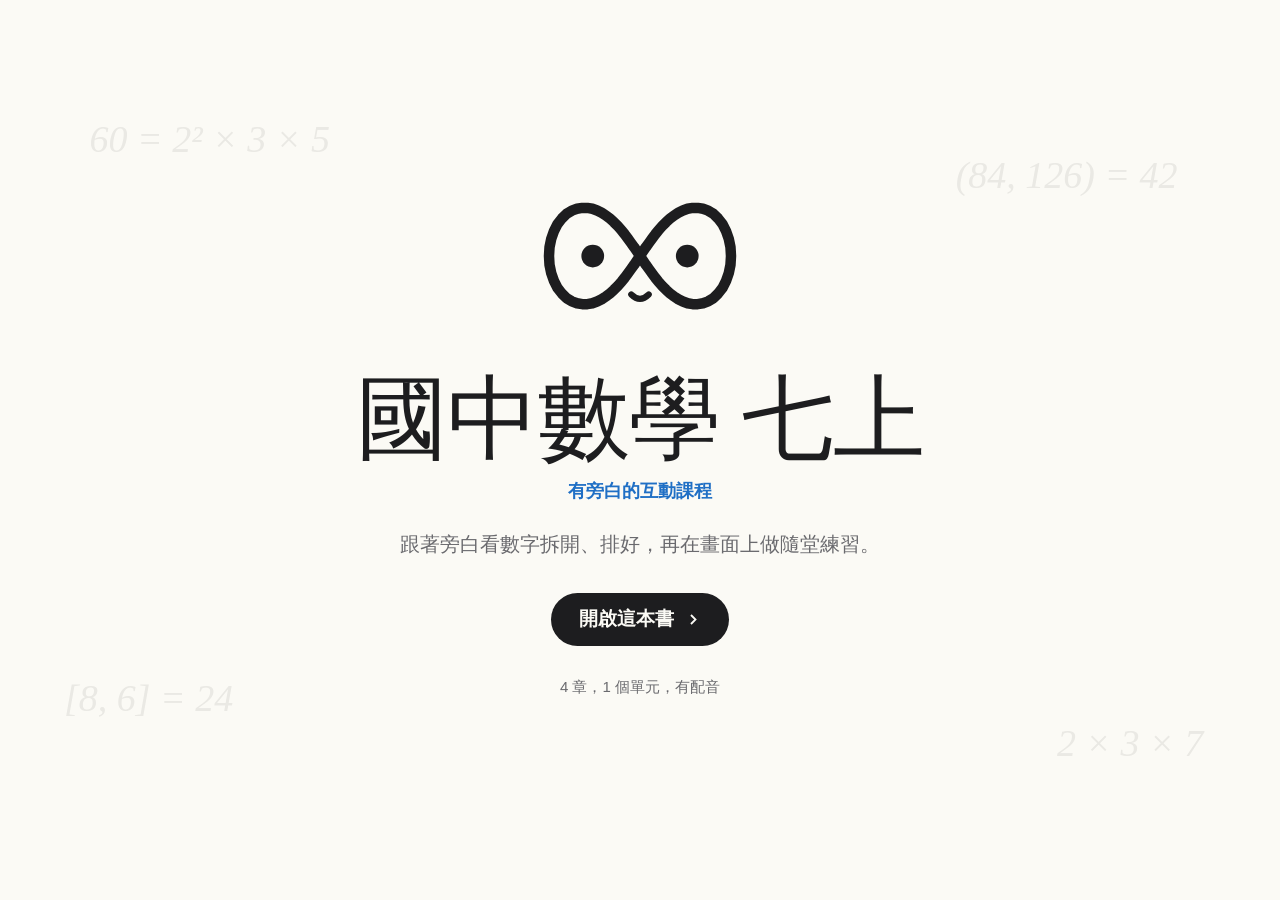
==== index.html @ 7e724389 "國中數學七上有旁白互動課程：2-1 至 2-4 Co-Authored-By: Claude Opus 5.5 <noreply@anthropic.com> Claude-Session: http" ====
<!doctype html>
<html lang="zh-TW">
<head>
<meta charset="utf-8">
<meta name="viewport" content="width=device-width, initial-scale=1">
<title>國中數學七上 · 有旁白的互動課程</title>
<meta name="description" content="七年級上學期數學：有旁白、動畫與隨堂練習的互動課程。">
<link rel="icon" href="data:image/svg+xml,%3Csvg xmlns='http://www.w3.org/2000/svg' viewBox='0 0 64 64'%3E%3Crect width='64' height='64' rx='14' fill='%231d2b27'/%3E%3Ctext x='32' y='45' text-anchor='middle' font-size='48' fill='%23f0b45a'%3E∞%3C/text%3E%3C/svg%3E">
<link rel="stylesheet" href="lib/units.css">
<link rel="stylesheet" href="lib/contents.css">
<script src="lib/units.js"></script>
<script src="lib/contents.js"></script>
<script src="unit-art.js"></script>
<!-- <script src="refs.js"></script>  a book that cites works: its reference list, built by the skill's scripts/refs.py -->
<link rel="expect" href="#ch01" blocking="render">
<style>
:root { --page: #e9e5d8; --board: #fbfaf5; --panel: #fffdf8; --edge: #d8d2c0;
  --chalk: #1d1d1f; --dim: #6a6a6e; --faint: #a39b8a; --task: #c0397a; --quiz: #1f6fc5; --good: #3f8a1d;
  --top-bg: rgba(251, 250, 245, .9); --top-line: #ddd5c3; --lift: rgba(60, 50, 30, .18); color-scheme: light; }
body::before { background: none; }
</style>
</head>
<body>
<section id="cover">
  <div class="chalk" aria-hidden="true"><!-- a few faint formulas or phrases from the book, drawn in chalk -->
    <span style="left:7%;top:13%;--d:1.6">60 = 2² × 3 × 5</span>
    <span style="right:8%;top:17%;--d:1.9">(84, 126) = 42</span>
    <span style="left:5%;bottom:20%;--d:2.2">[8, 6] = 24</span>
    <span style="right:6%;bottom:15%;--d:2.5">2 × 3 × 7</span>
  </div>
  <svg class="mascot draw" id="guide" width="210" height="147" aria-hidden="true"></svg>
  <h1>國中數學 七上</h1>
  <p class="kicker">有旁白的互動課程</p>
  <p class="lede">跟著旁白看數字拆開、排好，再在畫面上做隨堂練習。</p>
  <div class="acts">
    <a class="btn go" href="#contents" data-t="open">Open the book<svg viewBox="0 0 16 16" aria-hidden="true"><path d="M6 2.5 11.5 8 6 13.5 4.6 12.1 8.7 8 4.6 3.9z"/></svg></a>
    <a class="btn quiet" id="resume" hidden></a>
  </div>
  <p class="meta" id="meta"></p>
</section>

<main id="contents">
  <header class="top">
    <a class="home" href="#book" aria-label="Back to the cover" data-t-label="toCover"><svg class="mascot" id="guideSmall" width="52" height="36" aria-hidden="true"></svg><strong>國中數學 七上</strong></a>
    <span class="prog" id="prog"></span>
  </header>
  <div id="units"></div>
  <p class="refs-more" id="refsMore" hidden><a href="#references"><b data-t="references">References</b><span id="refsCount"></span><i data-t="viewAll">View all →</i></a></p>
</main>

<main id="refpage" aria-labelledby="refsTitle">
  <header class="top">
    <a class="back" href="#contents" data-t="backToContents">← Contents</a>
    <span class="rp-book" id="rpBook"></span>
  </header>
  <section class="refs" id="references">
    <h1 id="refsTitle" tabindex="-1" data-t="references">References</h1>
    <p class="lead" data-t="refsLead">Every work cited in the lessons.</p>
    <ol id="refList"></ol>
  </section>
</main>

<script>
// Units and chapters are numbered in order from start (a book whose scope starts mid-way, e.g. at unit 3, chapter 9,
// keeps the original numbers). Add a chapter here when its lesson is ready.
Contents.book({
  start: { unit: 2, chapter: 5 },   // folders ch05–ch08 = 2-1…2-4; the cards show the textbook's section numbers
  units: [   // [unit title, [[chapter title, minutes], ...]]
    ['因數分解與分數運算', [['質因數分解', 5, { chapter: '2-1' }], ['最大公因數與最小公倍數', 7, { chapter: '2-2' }], ['分數的四則運算', 8, { chapter: '2-3' }], ['指數律', 7, { chapter: '2-4' }]]],
  ],
  hues: ['#c0397a', '#1f6fc5', '#2f8a4a'],   // one colour per unit, cycling
});
</script>
</body>
</html>
---- lib/units.css ----
/* The unit headers of a book's contents page, the same in every book: a strip of chalkboard per unit, with the unit's
   label and title and a sketch of its ideas (UNIT_ART, from the book's own unit-art.js) drawn in the unit colour --c.
   Markup and the scroll observer are in units.js. Uses the contents page's --book, --ui, --chalk and --ease. */
.unit { position: relative; max-width: 1212px; margin: 0 auto; padding: 28px 16px 0; }
.unit h2 { position: relative; display: flex; flex-wrap: wrap; align-items: baseline; gap: 4px 14px; min-height: 168px; margin: 0 0 16px; padding-top: 130px; font: 500 28px/1.2 var(--book); }
.unit .grid { position: relative; }
.unit::before { content: ""; position: absolute; inset: 0 16px auto; height: 208px; border-radius: 22px; pointer-events: none;
  background: radial-gradient(ellipse 46% 90% at 74% 55%, color-mix(in srgb, var(--c) 11%, transparent), transparent 70%); }
.unit-art { position: absolute; top: 20px; inset-inline-end: 28px; width: min(580px, 56%); height: auto; overflow: visible; pointer-events: none;
  color: var(--c); fill: none; stroke: currentColor; stroke-width: 2.6; stroke-linecap: round; stroke-linejoin: round; opacity: .78; }
.unit-art text { fill: currentColor; stroke: none; font-family: var(--book); font-style: italic; }
.unit-art .a { color: var(--chalk); opacity: .55; }
.unit-art .faint { opacity: .22; }
.unit-art .d { stroke-dasharray: 1 1; stroke-dashoffset: 1; }
.unit-art .t { opacity: 0; }
.seen .unit-art .d { animation: art-draw 1.1s cubic-bezier(.5, 0, .3, 1) forwards; animation-delay: calc(var(--k) * 55ms + 120ms); }
.seen .unit-art .t { animation: art-fade .6s ease-out forwards; animation-delay: calc(var(--k) * 55ms + 300ms); }
.seen .unit-art .a.t { animation-name: art-fade-a; }
@keyframes art-draw { to { stroke-dashoffset: 0; } }
@keyframes art-fade { to { opacity: 1; } }
@keyframes art-fade-a { to { opacity: .55; } }
/* After the drawing, each sketch keeps one small motion that belongs to its topic. */
.unit-art g { transform-box: fill-box; }
.seen .unit-art .swap-a { animation: swap-a 6s var(--ease) 2.4s infinite; }
.seen .unit-art .swap-b { animation: swap-b 6s var(--ease) 2.4s infinite; }
@keyframes swap-a { 0%, 30%, 100% { transform: none; } 45%, 80% { transform: translate(80px, 0); } 37% { transform: translate(40px, -30px); } 88% { transform: translate(40px, 30px); } }
@keyframes swap-b { 0%, 30%, 100% { transform: none; } 45%, 80% { transform: translate(-80px, 0); } 37% { transform: translate(-40px, 30px); } 88% { transform: translate(-40px, -30px); } }
.seen .unit-art .step { animation: art-fade .6s ease-out forwards, step 4s ease-in-out infinite; animation-delay: calc(var(--k) * 55ms + 300ms), calc(var(--k) * 300ms + 2s); }
@keyframes step { 0%, 20%, 100% { fill-opacity: 1; } 10% { fill-opacity: .3; } }
.unit-art .hop, .unit-art .ride { offset-rotate: 0deg; }
.seen .unit-art .hop { animation: art-fade .4s ease-out 2s forwards, along 3.4s linear 2s infinite; }
.unit-art .orbit { offset-rotate: 0deg; }
.seen .unit-art .orbit { animation: art-fade .4s ease-out 2s forwards, along 9s linear 2s infinite; }
.seen .unit-art .ride { animation: art-fade .4s ease-out 2s forwards, along 4s ease-in-out 2s infinite alternate; }
@keyframes along { from { offset-distance: 0%; } to { offset-distance: 100%; } }
.unit-art .pie { stroke: currentColor; stroke-linecap: butt; stroke-dasharray: 0 100; }
.seen .unit-art .pie { animation: art-fade .4s ease-out 1.6s forwards, pie 5s var(--ease) 1.6s infinite; }
@keyframes pie { 0% { stroke-dasharray: 0 100; } 35%, 85% { stroke-dasharray: 25 100; } 100% { stroke-dasharray: 0 100; } }
.seen .unit-art .tilt { transform-box: view-box; transform-origin: 300px 72px; animation: tilt 4.8s ease-in-out 2s infinite; }
@keyframes tilt { 0%, 100% { transform: rotate(0); } 30% { transform: rotate(-4deg); } 60% { transform: rotate(2deg); } }
.seen .unit-art .spin { transform-box: view-box; transform-origin: 320px 95px; animation: spin 5s cubic-bezier(.2, .7, .2, 1) 2s infinite; }
@keyframes spin { from { transform: rotate(0); } 70%, to { transform: rotate(1530deg); } }
.seen .unit-art .feed-in { animation: feed-in 4s ease-in-out 2s infinite; }
.seen .unit-art .feed-out { opacity: 0; animation: feed-out 4s ease-in-out 2s infinite; }
@keyframes feed-in { 0% { transform: none; opacity: 1; } 40% { transform: translate(100px, 0); opacity: 0; } 41%, 100% { transform: none; opacity: 0; } 95% { opacity: 1; } }
@keyframes feed-out { 0%, 45% { transform: translate(-40px, 0); opacity: 0; } 70%, 90% { transform: none; opacity: 1; } 100% { opacity: 0; } }
.unit-art .cell { opacity: .25; }
.seen .unit-art .cell { animation: cell 5s ease-in-out infinite; animation-delay: calc(var(--j) * .5s + 2s); }
@keyframes cell { 0%, 100% { opacity: .25; } 15%, 60% { opacity: 1; } }
.unit-art .cut, .unit-art .shade { opacity: 0; }
.seen .unit-art .cut { animation: cut 4s ease-in-out 2s infinite; }
@keyframes cut { 0%, 100% { opacity: 0; } 30%, 70% { opacity: .5; } }
.seen .unit-art .shade { animation: shade 1s ease-out 1.6s forwards; }
@keyframes shade { to { opacity: .14; } }
.seen .unit-art .diag { animation: art-draw 1.1s cubic-bezier(.5, 0, .3, 1) forwards, redraw 4s ease-in-out 2.5s infinite; }
@keyframes redraw { 0%, 15% { stroke-dashoffset: 1; } 50%, 100% { stroke-dashoffset: 0; } }
.seen .unit-art .root { animation: art-fade .4s ease-out 1.8s forwards, root 2.4s ease-in-out 2.2s infinite; }
@keyframes root { 0%, 100% { r: 7px; } 50% { r: 11px; } }
.seen .unit-art .breathe { transform-box: view-box; transform-origin: 380px 140px; animation: breathe 4s ease-in-out 2s infinite alternate; }
@keyframes breathe { from { transform: scaleY(1); } to { transform: scaleY(.35); } }
/* The label and the title share a line when they fit; a long title wraps below the label instead of running off. */
.unit h2 .title { min-width: 0; text-wrap: balance; }
.unit h2 .label { font: 600 16px var(--ui); color: var(--c); white-space: nowrap; }
/* Keep the sketches cheap: each is its own layer, so its loop repaints only itself, and loops pause while their unit is
   off screen or under the sticky bar (units.js toggles .live), so the bar's blur is not redrawn every frame. */
.unit-art { will-change: transform; contain: layout style; }
.unit:not(.live) .unit-art, .unit:not(.live) .unit-art * { animation-play-state: paused; }
@media (max-width: 560px) {
  .unit-art { width: calc(100% - 32px); inset-inline-end: 16px; opacity: .32; }
  .unit h2 { min-height: 0; padding-top: 104px; font-size: 24px; }
}
@media (prefers-reduced-motion: reduce) {
  .unit-art * { animation: none !important; }
  .unit-art .d { stroke-dashoffset: 0; }
  .unit-art .t, .unit-art .cell { opacity: 1; }
  .unit-art .a.t { opacity: .55; }
  .unit-art .shade { opacity: .14; }
  .unit-art .pie { stroke-dasharray: 25 100; }
}
---- lib/contents.css ----
/* The book's cover and contents (index.html): the chalkboard look, the cover, the guide, the chapter grid and the
   page-to-page motion. A book's own <style> after this file sets its theme: the colour and font tokens below, and the
   few rules a theme redraws (e.g. body::before for the paper). */
:root {
  --page: #0f1613; --board: #1d2b27; --panel: #22322d; --edge: #3a5047;
  --chalk: #ece8dc; --dim: #9aaba3; --faint: #5d7068; --task: #f0b45a; --quiz: #86c9e8; --good: #8fd6b0;
  --ui: "Avenir Next", "Segoe UI", "Helvetica Neue", Arial, sans-serif;
  --book: "Iowan Old Style", Palatino, Georgia, serif;
  --ease: cubic-bezier(.2, .8, .2, 1);
  --top-bg: rgba(22, 33, 29, .86); --top-line: #2a3b35;   /* the sticky contents header */
  --lift: rgba(0, 0, 0, .3);                                /* a card's shadow on hover */
  color-scheme: dark;
}
* { box-sizing: border-box; }
html { scroll-padding-top: 90px; }
html, body { overflow-x: clip; }
body { margin: 0; min-height: 100svh; background: var(--board); color: var(--chalk); font: 18px/1.5 var(--ui); }
/* Chalkboard: the same grain and vignette as the lesson stage. */
body::before { content: ""; position: fixed; inset: 0; z-index: -1; pointer-events: none;
  background: radial-gradient(ellipse at 50% 42%, transparent 55%, rgba(0, 0, 0, .38)),
    url("data:image/svg+xml,%3Csvg xmlns='http://www.w3.org/2000/svg' width='240' height='240'%3E%3Cfilter id='g'%3E%3CfeTurbulence type='fractalNoise' baseFrequency='.85' numOctaves='2' seed='7'/%3E%3CfeColorMatrix values='0 0 0 0 .92 0 0 0 0 .95 0 0 0 0 .9 0 0 0 .07 0'/%3E%3C/filter%3E%3Crect width='240' height='240' filter='url(%23g)'/%3E%3C/svg%3E"); }
a { color: inherit; }
a:focus-visible { outline: 3px solid var(--task); outline-offset: 3px; }
.kicker { margin: -6px 0 24px; font-size: 18px; font-weight: 600; color: var(--quiz); }   /* under the title, a subtitle */

/* ---------- cover ---------- */
#cover { position: relative; min-height: 100svh; display: flex; flex-direction: column; align-items: center; justify-content: center;
  padding: 48px 16px 64px; text-align: center; overflow: hidden; }
.open #cover, body:not(.open) #contents { display: none; }
/* #references is its own view: the full list, reached from one link at the end of the contents. */
body:not(.refsview) #refpage, .refsview #cover, .refsview #contents { display: none; }
#cover > * { animation: rise .8s var(--ease) backwards; }
#cover .mascot { animation: none; margin-bottom: 26px; view-transition-name: guide; }
#cover h1 { animation-delay: 1s; }
#cover .kicker { animation-delay: 1.06s; }
#cover .lede { animation-delay: 1.12s; }
#cover .acts { animation-delay: 1.24s; }
#cover .meta { animation-delay: 1.36s; }
h1 { margin: 14px 0 18px; font: 500 clamp(44px, 8.4vw, 92px)/1.02 var(--book); letter-spacing: -.01em; view-transition-name: book; }
h1 i, .home strong i { font-style: normal; }   /* the whole title one face and one colour; <i> left in older covers */
.lede { max-width: 34em; margin: 0 0 34px; color: var(--dim); font-size: clamp(17px, 2.2vw, 20px); text-wrap: balance; }
.acts { display: flex; flex-wrap: wrap; gap: 12px; justify-content: center; }
.btn { display: inline-flex; align-items: center; gap: 12px; padding: 12px 28px; border-radius: 999px; font-weight: 600; font-size: 19px; text-decoration: none;
  transition: transform .25s var(--ease), background-color .25s, border-color .25s; }
.btn[hidden] { display: none; }
.btn:hover { transform: translateY(-2px); }
.btn.go { background: var(--chalk); color: var(--board); }
.btn.quiet { border: 1.5px solid var(--edge); color: var(--chalk); }
.btn.quiet:hover { border-color: var(--dim); }
.btn svg { width: 15px; height: 15px; fill: currentColor; }
.meta { margin: 30px 0 0; color: var(--dim); font-size: 15px; }   /* --faint read below 3:1 */
/* Faint chalk notes around the edges of the board. */
.chalk { position: absolute; inset: 0; z-index: -1; pointer-events: none; animation: none !important; }
.chalk span { position: absolute; font: italic 400 clamp(22px, 3vw, 38px) var(--book); color: var(--chalk); opacity: 0; white-space: nowrap;
  animation: chalk 1.6s ease-out forwards, drift 14s ease-in-out infinite alternate; animation-delay: calc(var(--d) * 1s), calc(var(--d) * 1s); }
@keyframes chalk { to { opacity: .075; } }
@keyframes drift { to { translate: 0 -10px; } }
@keyframes rise { from { opacity: 0; transform: translateY(16px); } }

/* ---------- the guide: an infinity sign whose loops are its eyes ---------- */
.mascot { display: block; overflow: visible; }
.mascot .mbody { transform-box: view-box; transform-origin: 60px 46px; animation: bob 3.4s ease-in-out infinite; }
.mascot .pupil { transform-box: fill-box; transform-origin: center; animation: blink 5s infinite; }
.mascot .joy { display: none; }
#cover:has(.go:hover, .go:focus-visible) .pupil { display: none; }
#cover:has(.go:hover, .go:focus-visible) .joy { display: inline; }
.draw .loop { stroke-dasharray: 1 1; animation: draw 1.3s cubic-bezier(.6, 0, .3, 1) .15s backwards; }
.draw .face { animation: pop .45s var(--ease) 1.25s backwards; }
@keyframes draw { from { stroke-dashoffset: 1; } }
@keyframes pop { from { opacity: 0; transform: scale(.6); } }
.draw .face { transform-box: view-box; transform-origin: 60px 44px; }
@keyframes bob { 50% { transform: translateY(-3px) rotate(-2deg); } }
@keyframes blink { 0%, 93%, 100% { transform: scaleY(1); } 96% { transform: scaleY(.1); } }

/* ---------- contents ---------- */
.top { position: sticky; top: 0; z-index: 2; display: flex; align-items: center; gap: 14px; padding: 12px max(16px, calc(50% - 590px));
  background: var(--top-bg); backdrop-filter: blur(10px); -webkit-backdrop-filter: blur(10px); border-bottom: 1px solid var(--top-line); }
.home { display: flex; align-items: center; gap: 12px; text-decoration: none; border-radius: 10px; }
.home .mascot { view-transition-name: guide; }
.home strong { font: 500 22px/1.1 var(--book); view-transition-name: book; }
.prog { margin-inline-start: auto; color: var(--dim); font-size: 15px; white-space: nowrap; }
.prog b { color: var(--good); font-weight: 600; }
main#contents { padding-bottom: 80px; }
.grid { display: grid; grid-template-columns: repeat(auto-fill, minmax(min(100%, 290px), 1fr)); gap: 12px; }
.ch { display: grid; grid-template-columns: auto minmax(0, 1fr); grid-template-rows: 1fr auto; column-gap: 16px; row-gap: 8px; min-height: 112px;
  padding: 16px 18px 14px 16px; border-radius: 16px; background: var(--panel); border: 1.5px solid var(--edge); border-inline-start: 6px solid var(--c);
  text-decoration: none; transition: transform .3s var(--ease), border-color .3s, box-shadow .3s; }
.ch:hover { transform: translateY(-3px); border-color: var(--c); box-shadow: 0 14px 34px var(--lift); }
.ch b { grid-row: span 2; min-width: 1.15em; font: 500 42px/1 var(--book); color: var(--c); font-variant-numeric: lining-nums tabular-nums; }
.ch span { font-size: 18px; line-height: 1.3; }
.ch small { color: var(--dim); font-size: 14px; }
.ch.done small::before { content: var(--done, "✓ Finished · "); color: var(--good); font-weight: 600; }
.ch.last small::after { content: var(--last, " · Last opened"); color: var(--quiz); }
.ch.here:focus-visible { outline-color: var(--c); }
.ch.here { animation: here 1.8s ease-out .3s; }
@keyframes here { 0% { box-shadow: 0 0 0 0 var(--c); } 25% { box-shadow: 0 0 0 5px var(--c); } 100% { box-shadow: 0 0 0 14px transparent; } }
/* ---------- references: every source the book cites, linked to its DOI or catalogue record ---------- */
.refs-more { max-width: 1212px; margin: 44px auto 0; padding: 0 16px; }
.refs-more[hidden] { display: none; }
.refs-more a { display: flex; flex-wrap: wrap; align-items: baseline; gap: 4px 14px; padding: 16px 20px; border-radius: 16px; background: var(--panel);
  border: 1.5px solid var(--edge); text-decoration: none; transition: border-color .3s; }
.refs-more a:hover { border-color: var(--dim); }
.refs-more b { font: 500 22px/1.2 var(--book); }
.refs-more span { color: var(--dim); font-size: 15px; }
.refs-more i { margin-inline-start: auto; font-style: normal; color: var(--quiz); font-weight: 600; font-size: 15px; }
#refpage { padding-bottom: 80px; }
.top .back { display: inline-flex; align-items: center; gap: 8px; padding: 6px 4px; font-weight: 600; text-decoration: none; color: var(--quiz); border-radius: 8px; }
.top .rp-book { margin-inline-start: auto; font: 500 18px/1.2 var(--book); color: var(--dim); }
.top .rp-book i { color: var(--task); }
.refs { max-width: 1212px; margin: 32px auto 0; padding: 0 16px; }
.refs h1 { margin: 0 0 8px; font: 500 clamp(32px, 5vw, 44px)/1.1 var(--book); view-transition-name: none; }
.refs .lead { margin: 0 0 26px; max-width: 46em; color: var(--dim); }
.refs ol { margin: 0; padding: 0; list-style: none; color: var(--dim); font-size: 16px; line-height: 1.5; }
.refs li { margin: 0 0 10px; padding-inline-start: 2em; text-indent: -2em; }
.refs a { color: var(--chalk); text-underline-offset: 3px; overflow-wrap: anywhere; }
.refs a:hover { color: var(--quiz); }
.stagger .top { animation: rise .6s var(--ease) backwards; }
.stagger .unit h2, .stagger .ch { animation: rise .6s var(--ease) backwards; animation-delay: calc(min(var(--i), 14) * 32ms + 80ms); }

/* ---------- page-to-page motion ---------- */
@view-transition { navigation: auto; }
/* Firefox flickers through view transitions (the header blinks for several frames): it switches without one, and the
   contents still rise in. -moz-orient exists only in Firefox. */
@supports (-moz-orient: inline) { @view-transition { navigation: none; } }
::view-transition-group(*) { animation-duration: .5s; animation-timing-function: var(--ease); }
::view-transition-old(lesson), ::view-transition-new(lesson) { height: 100%; object-fit: cover; }
::view-transition-old(lesson) { animation-duration: .18s; }
@media (max-width: 560px) {
  .home strong { font-size: 18px; }
  #contents .top { flex-wrap: wrap; gap: 8px 12px; }
  .ch { min-height: 0; }
  .chalk span:not(:nth-child(3), :nth-child(4), :nth-child(7)) { display: none; }
}
@media (prefers-reduced-motion: reduce) {
  *, *::before, ::view-transition-group(*), ::view-transition-old(*), ::view-transition-new(*) { animation: none !important; transition: none !important; }
  .chalk span { opacity: .075; }
}
/* Arabic (contents.js sets <html dir="rtl">): the layout follows through logical properties (border-inline-start, …).
   Letters join, so no letter spacing; the faces are each system's own, no font file is loaded. A book's own :root
   theme, after this file, still sets its faces (this rule has the same specificity as :root). */
:root:where(:lang(ar)) {
  --ui: "Segoe UI", "SF Arabic", "Geeza Pro", "Noto Sans Arabic", Tahoma, sans-serif;
  --book: "Noto Naskh Arabic", "Traditional Arabic", "Times New Roman", serif;
}
:root:lang(ar) :is(.kicker, .meta, h1, .unit h2 .label) { letter-spacing: 0; }
[dir="rtl"] .btn.go svg { transform: scaleX(-1); }   /* "open" points the way the page reads */
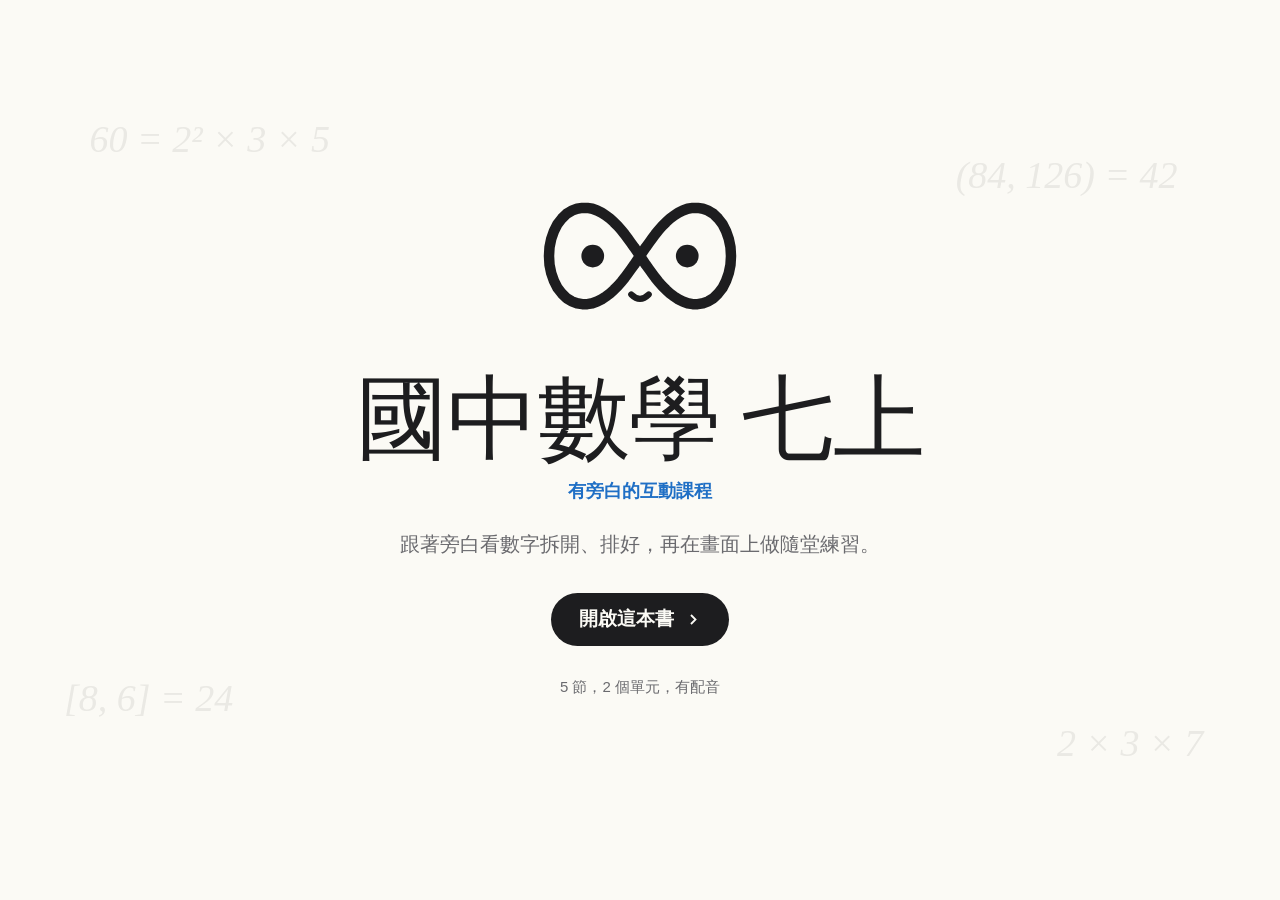
==== commit 6163479f: "新增 3-1 代數式的化簡（ch09）；目錄加第 3 單元，2-4 接下一節 Co-Authored-By: Claude Opus 5.5 <noreply@anthropic.com>" ====
--- a/index.html
+++ b/index.html
@@ -64,9 +64,10 @@
 // Units and chapters are numbered in order from start (a book whose scope starts mid-way, e.g. at unit 3, chapter 9,
 // keeps the original numbers). Add a chapter here when its lesson is ready.
 Contents.book({
-  start: { unit: 2, chapter: 5 },   // folders ch05–ch08 = 2-1…2-4; the cards show the textbook's section numbers
+  start: { unit: 2, chapter: 5 },   // folders ch05–ch08 = 2-1…2-4, ch09 = 3-1; the cards show the textbook's section numbers
   units: [   // [unit title, [[chapter title, minutes], ...]]
     ['因數分解與分數運算', [['質因數分解', 5, { chapter: '2-1' }], ['最大公因數與最小公倍數', 7, { chapter: '2-2' }], ['分數的四則運算', 8, { chapter: '2-3' }], ['指數律', 7, { chapter: '2-4' }]]],
+    ['一元一次方程式', [['代數式的化簡', 8, { chapter: '3-1' }]]],
   ],
   hues: ['#c0397a', '#1f6fc5', '#2f8a4a'],   // one colour per unit, cycling
 });
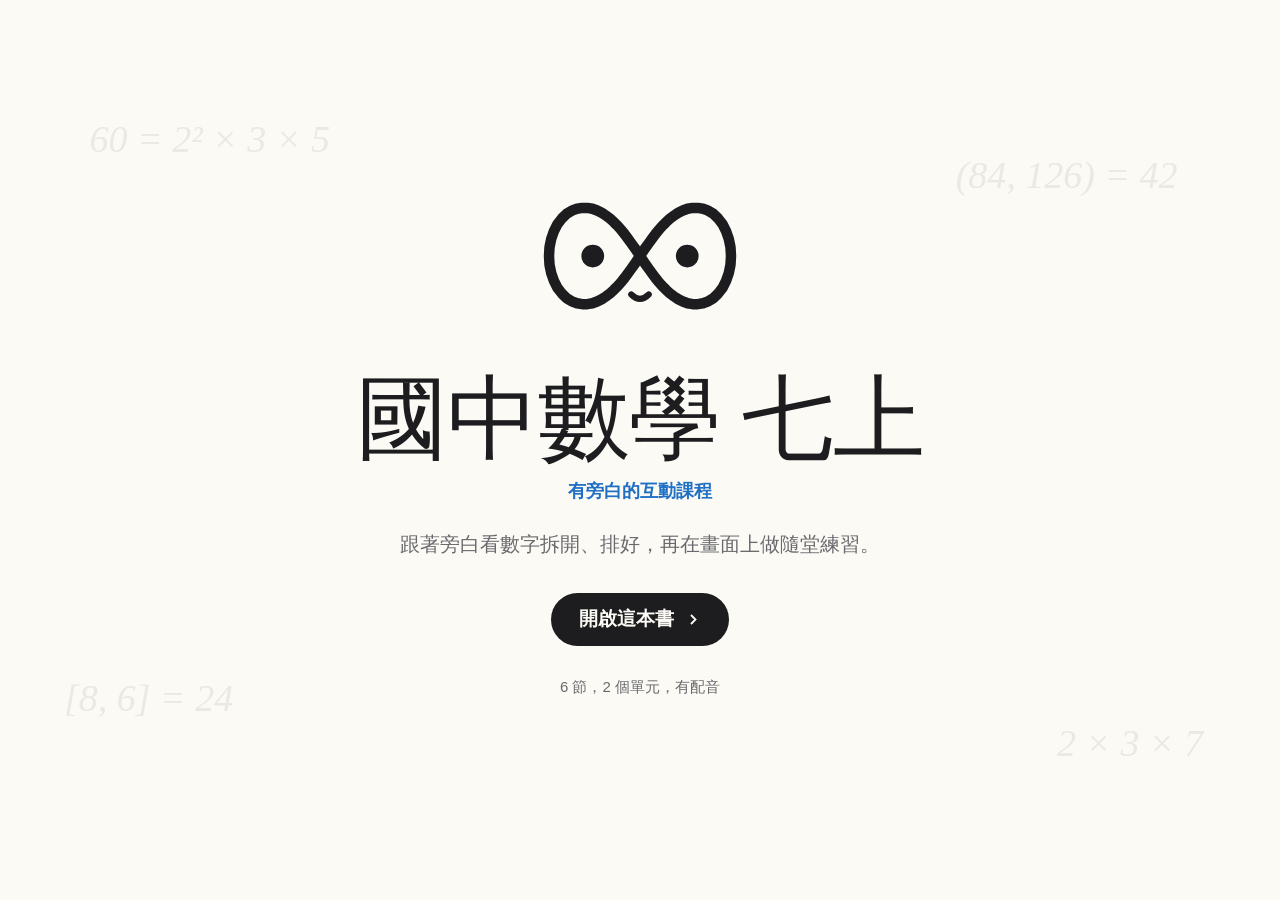
==== commit 25eb8cb1: "新增 3-2 一元一次方程式（ch10）；3-1 的 2 · (5x) 改成 5x + 5x Co-Authored-By: Claude Opus 5.5 <noreply@anthropic.co" ====
--- a/index.html
+++ b/index.html
@@ -64,10 +64,10 @@
 // Units and chapters are numbered in order from start (a book whose scope starts mid-way, e.g. at unit 3, chapter 9,
 // keeps the original numbers). Add a chapter here when its lesson is ready.
 Contents.book({
-  start: { unit: 2, chapter: 5 },   // folders ch05–ch08 = 2-1…2-4, ch09 = 3-1; the cards show the textbook's section numbers
+  start: { unit: 2, chapter: 5 },   // folders ch05–ch08 = 2-1…2-4, ch09–ch10 = 3-1…3-2; the cards show the textbook's section numbers
   units: [   // [unit title, [[chapter title, minutes], ...]]
     ['因數分解與分數運算', [['質因數分解', 5, { chapter: '2-1' }], ['最大公因數與最小公倍數', 7, { chapter: '2-2' }], ['分數的四則運算', 8, { chapter: '2-3' }], ['指數律', 7, { chapter: '2-4' }]]],
-    ['一元一次方程式', [['代數式的化簡', 8, { chapter: '3-1' }]]],
+    ['一元一次方程式', [['代數式的化簡', 8, { chapter: '3-1' }], ['一元一次方程式', 8, { chapter: '3-2' }]]],
   ],
   hues: ['#c0397a', '#1f6fc5', '#2f8a4a'],   // one colour per unit, cycling
 });
